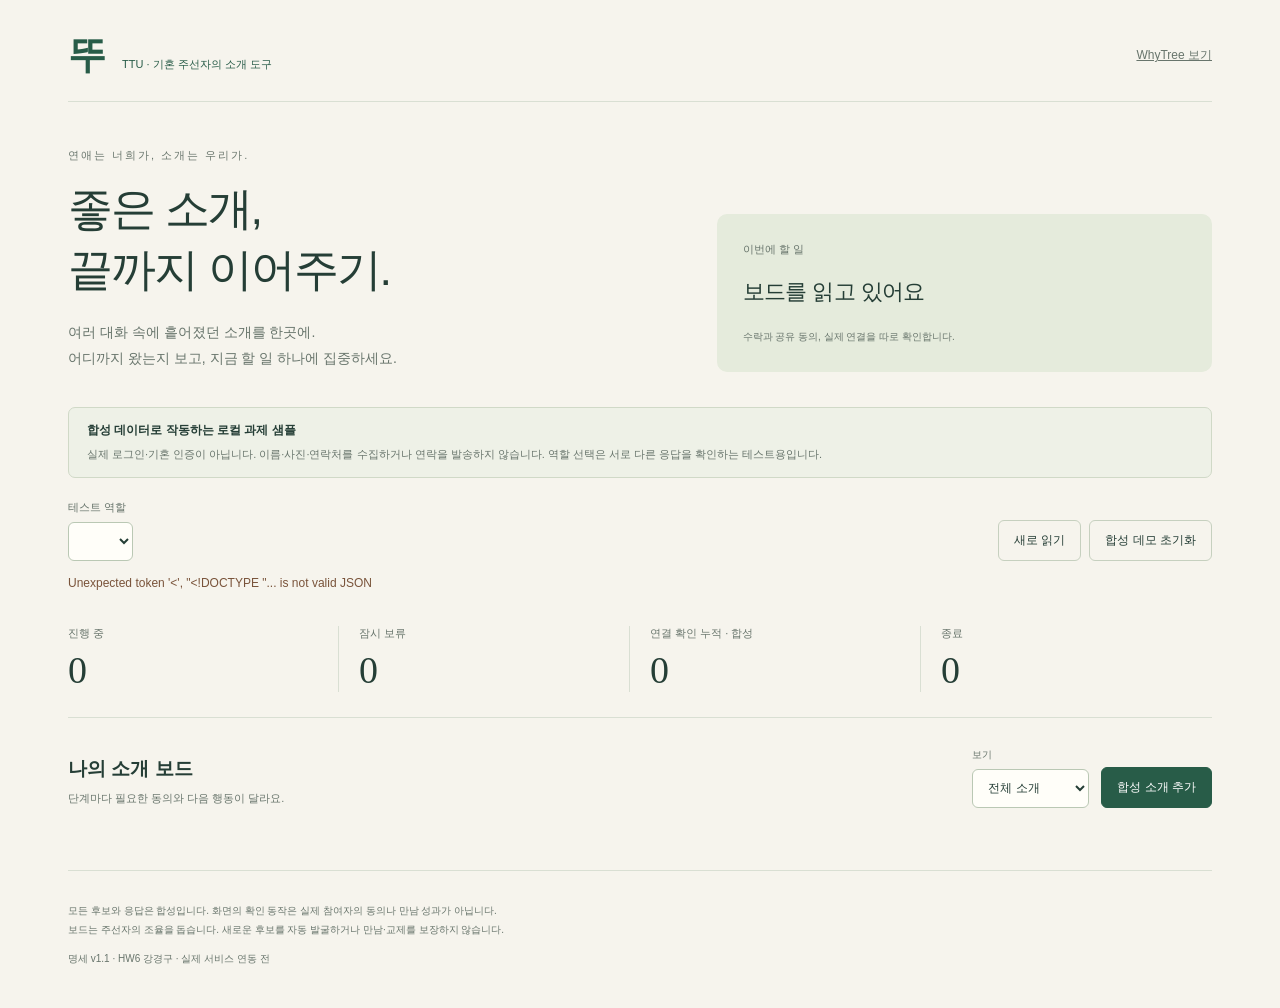
==== prototypes/gyunggoo/index.html @ 4cb89fbe "Add TTU matchmaker introduction board HW6 sample" ====
<!doctype html><html lang="ko"><head><meta charset="utf-8"><meta name="viewport" content="width=device-width,initial-scale=1"><title>뚜 TTU · 소개 진행 보드</title><link rel="stylesheet" href="style.css"></head><body><main>
<header><a class="brand" href="/">뚜<span>TTU · 기혼 주선자의 소개 도구</span></a><a class="text-link" href="whytree-preview.html">WhyTree 보기</a></header>
<section class="hero"><div><p class="eyebrow">연애는 너희가, 소개는 우리가.</p><h1>좋은 소개,<br>끝까지 이어주기.</h1><p class="intro">여러 대화 속에 흩어졌던 소개를 한곳에.<br>어디까지 왔는지 보고, 지금 할 일 하나에 집중하세요.</p></div><div class="hero-note"><span>이번에 할 일</span><strong id="focus">보드를 읽고 있어요</strong><small>수락과 공유 동의, 실제 연결을 따로 확인합니다.</small></div></section>
<aside class="demo-note"><strong>합성 데이터로 작동하는 로컬 과제 샘플</strong><p>실제 로그인·기혼 인증이 아닙니다. 이름·사진·연락처를 수집하거나 연락을 발송하지 않습니다. 역할 선택은 서로 다른 응답을 확인하는 테스트용입니다.</p></aside>
<div class="tools"><label for="actor">테스트 역할<select id="actor" aria-label="테스트 역할"></select></label><div><button id="refresh" class="quiet">새로 읽기</button><button id="reset" class="quiet">합성 데모 초기화</button></div></div>
<p id="message" role="status" aria-live="polite"></p>
<section class="stats" aria-label="내 소개 현황"><div><span>진행 중</span><strong id="active">0</strong></div><div><span>잠시 보류</span><strong id="held">0</strong></div><div><span>연결 확인 누적 · 합성</span><strong id="introduced">0</strong></div><div><span>종료</span><strong id="closed">0</strong></div></section>
<section class="board-head"><div><h2>나의 소개 보드</h2><p>단계마다 필요한 동의와 다음 행동이 달라요.</p></div><div class="board-controls"><label class="filter-label" for="filter">보기<select id="filter"><option value="all">전체 소개</option><option value="active">진행 중</option><option value="held">보류</option><option value="ended">완료·종료</option></select></label><button id="new">합성 소개 추가</button></div></section>
<div id="empty" hidden>이 역할이 참여한 소개가 없습니다.<br><small>다른 사람의 소개 목록은 표시하지 않습니다.</small></div><section id="board" class="board" aria-label="소개 건 목록"></section>
<footer><p>모든 후보와 응답은 합성입니다. 화면의 확인 동작은 실제 참여자의 동의나 만남 성과가 아닙니다.<br>보드는 주선자의 조율을 돕습니다. 새로운 후보를 자동 발굴하거나 만남·교제를 보장하지 않습니다.</p><p>명세 v1.1 · HW6 강경구 · 실제 서비스 연동 전</p></footer>
</main>
<dialog id="detail"><div class="dialog-head"><h2 id="detail-title">소개 상세</h2><button id="close-detail" class="quiet" aria-label="소개 상세 닫기">닫기</button></div><div id="detail-body"></div></dialog>
<dialog id="create"><div class="dialog-head"><h2>합성 소개 추가</h2><button id="close-create" class="quiet">취소</button></div><p>협력과 요약 공유가 승인된 합성 후보만 사용합니다.<br>실제 친구 정보를 입력하거나 초대하지 않습니다.</p><label for="pair">후보 쌍<select id="pair"></select></label><p id="create-message" role="status"></p><button id="create-submit">이 쌍으로 소개 건 만들기</button></dialog>
<script type="module" src="app.mjs"></script></body></html>
---- prototypes/gyunggoo/style.css ----
:root{font-family:'Malgun Gothic','Apple SD Gothic Neo',sans-serif;background:#f6f4ed;color:#253e36;--ink:#253e36;--green:#285c48;--muted:#68756c;--line:#d9dfd3;--paper:#fffef9}*{box-sizing:border-box}body{margin:0}main{max-width:1240px;margin:auto;padding:30px 48px}header{display:flex;justify-content:space-between;align-items:center;padding-bottom:20px;border-bottom:1px solid var(--line)}.brand{color:var(--green);font-size:38px;text-decoration:none;font-weight:700;letter-spacing:-2px}.brand span{font-size:11px;letter-spacing:0;margin-left:18px;font-weight:400}.text-link{font-size:12px;color:var(--muted)}.hero{display:grid;grid-template-columns:1.2fr 1fr;gap:54px;padding:46px 0 35px;align-items:end}.eyebrow{color:var(--muted);font-size:11px;letter-spacing:2px;margin:0 0 16px}h1{font-weight:500;font-size:45px;line-height:1.35;letter-spacing:-2px;margin:0 0 18px}.intro{font-size:14px;line-height:1.9;color:var(--muted);margin:0}.hero-note{padding:26px;background:#e5ebdc;border-radius:10px;line-height:1.8}.hero-note span{display:block;font-size:11px;color:var(--muted);margin-bottom:12px}.hero-note strong{display:block;font-size:22px;font-weight:500;letter-spacing:-.6px}.hero-note small{display:block;color:var(--muted);font-size:10px;margin-top:16px}.demo-note{border:1px solid #d0d9c7;padding:14px 18px;border-radius:7px;font-size:11px;background:#eef1e7}.demo-note strong{font-size:12px}.demo-note p{margin:6px 0 0;line-height:1.7;color:var(--muted)}.tools{display:flex;justify-content:space-between;align-items:end;margin-top:22px;gap:15px}.tools>div{display:flex;gap:8px}label{display:block;font-size:11px;color:var(--muted)}select{font:inherit;font-size:12px;color:var(--ink);min-height:39px;padding:8px 32px 8px 11px;border:1px solid #bac8b4;border-radius:6px;background:var(--paper);display:block;margin-top:7px;max-width:100%}button{font:inherit;font-size:12px;padding:11px 15px;border-radius:6px;border:1px solid var(--green);background:var(--green);color:#fff;cursor:pointer;min-height:38px}button:hover{filter:brightness(1.1)}button:disabled{opacity:.5;cursor:wait}.quiet{background:transparent;color:var(--ink);border-color:#c6d0bf}.danger{background:#fff5ee;color:#87513e;border-color:#dcc6b9}button:focus-visible,a:focus-visible,select:focus-visible{outline:3px solid #a4bd96;outline-offset:3px}#message{min-height:20px;font-size:12px;line-height:1.7;color:#79533a;margin:12px 0}.stats{display:grid;grid-template-columns:repeat(4,1fr);padding:20px 0 25px;border-bottom:1px solid var(--line);gap:20px}.stats div{border-right:1px solid var(--line);padding-right:10px}.stats div:last-child{border:0}.stats span{display:block;color:var(--muted);font-size:11px}.stats strong{font-family:Georgia,serif;font-size:38px;font-weight:400;display:block;margin-top:7px}.board-head{display:flex;justify-content:space-between;align-items:end;gap:20px;padding:30px 0 22px}h2{font-size:19px;font-weight:600;margin:0}.board-head p{font-size:11px;color:var(--muted);line-height:1.7;margin:7px 0 0}.board-controls{display:flex;gap:12px;align-items:end}.filter-label{font-size:10px}.board{display:grid;grid-template-columns:repeat(3,minmax(0,1fr));gap:19px}.lane h3{font-size:12px;color:var(--muted);font-weight:500;margin:0 0 15px;border-bottom:2px solid #d1dcc8;padding-bottom:12px}.case{background:var(--paper);border:1px solid var(--line);border-radius:9px;padding:20px;margin-bottom:15px;min-height:215px}.case-id{font-size:10px;color:var(--muted);letter-spacing:1px}.case h4{font-size:17px;font-weight:500;margin:9px 0 15px}.pill{font-size:10px;padding:5px 8px;background:#e6eddf;display:inline-block;border-radius:4px}.pill.held,.pill.closed{background:#eee5d9;color:#775c43}.case .next{font-size:12px;line-height:1.8;margin:14px 0 18px;min-height:42px}.case .mini{font-size:10px;line-height:1.7;color:var(--muted)}.case button{width:100%;margin-top:10px;background:transparent;color:var(--green);border-color:#bacab2}.lane-empty{font-size:11px;color:#8b968a;text-align:center;padding:32px 8px;border:1px dashed var(--line);border-radius:8px}#empty{padding:45px 12px;text-align:center;background:#ecefe5;line-height:2;font-size:14px;border-radius:8px;margin-bottom:20px}#empty small{font-size:11px;color:var(--muted)}footer{font-size:10px;line-height:1.9;color:var(--muted);margin-top:40px;padding-top:20px;border-top:1px solid var(--line)}dialog{width:min(530px,calc(100% - 28px));max-height:88vh;border:1px solid #cad6c1;border-radius:13px;padding:27px;background:var(--paper);color:var(--ink);box-shadow:0 20px 60px #152c2633}dialog::backdrop{background:#172e2844}.dialog-head{display:flex;justify-content:space-between;align-items:center;gap:15px;margin-bottom:20px}.dialog-head h2{font-size:18px}dialog p{font-size:12px;line-height:1.8}dialog select{width:100%}.check-list{padding:0;list-style:none;margin:20px 0}.check-list li{font-size:12px;padding:10px 0;border-bottom:1px solid var(--line);display:flex;justify-content:space-between}.check-list b{font-size:11px;color:var(--green)}.detail-actions{display:flex;flex-wrap:wrap;gap:9px;margin-top:20px}.detail-actions label{width:100%}.detail-status{background:#e8eddf;padding:15px;border-radius:7px}.detail-status strong{display:block;font-size:17px;font-weight:500}.detail-status p{margin-bottom:0;color:var(--muted)}.history{margin-top:24px;color:var(--muted);font-size:11px;line-height:1.9;padding-left:18px}.test-note{font-size:10px!important;color:var(--muted)}#create-submit{margin-top:15px;width:100%}@media(max-width:820px){main{padding:22px}.brand span{display:none}.hero{grid-template-columns:1fr;gap:25px;padding-top:32px}h1{font-size:37px}.hero-note strong{font-size:19px}.board{grid-template-columns:1fr}.stats{gap:10px}.stats span{font-size:9px}.stats strong{font-size:30px}.tools{align-items:start;flex-direction:column}.board-head{align-items:start;flex-direction:column}.board-controls{width:100%;justify-content:space-between}.case{min-height:0}.lane-empty{padding:20px}.hero-note{padding:20px}}
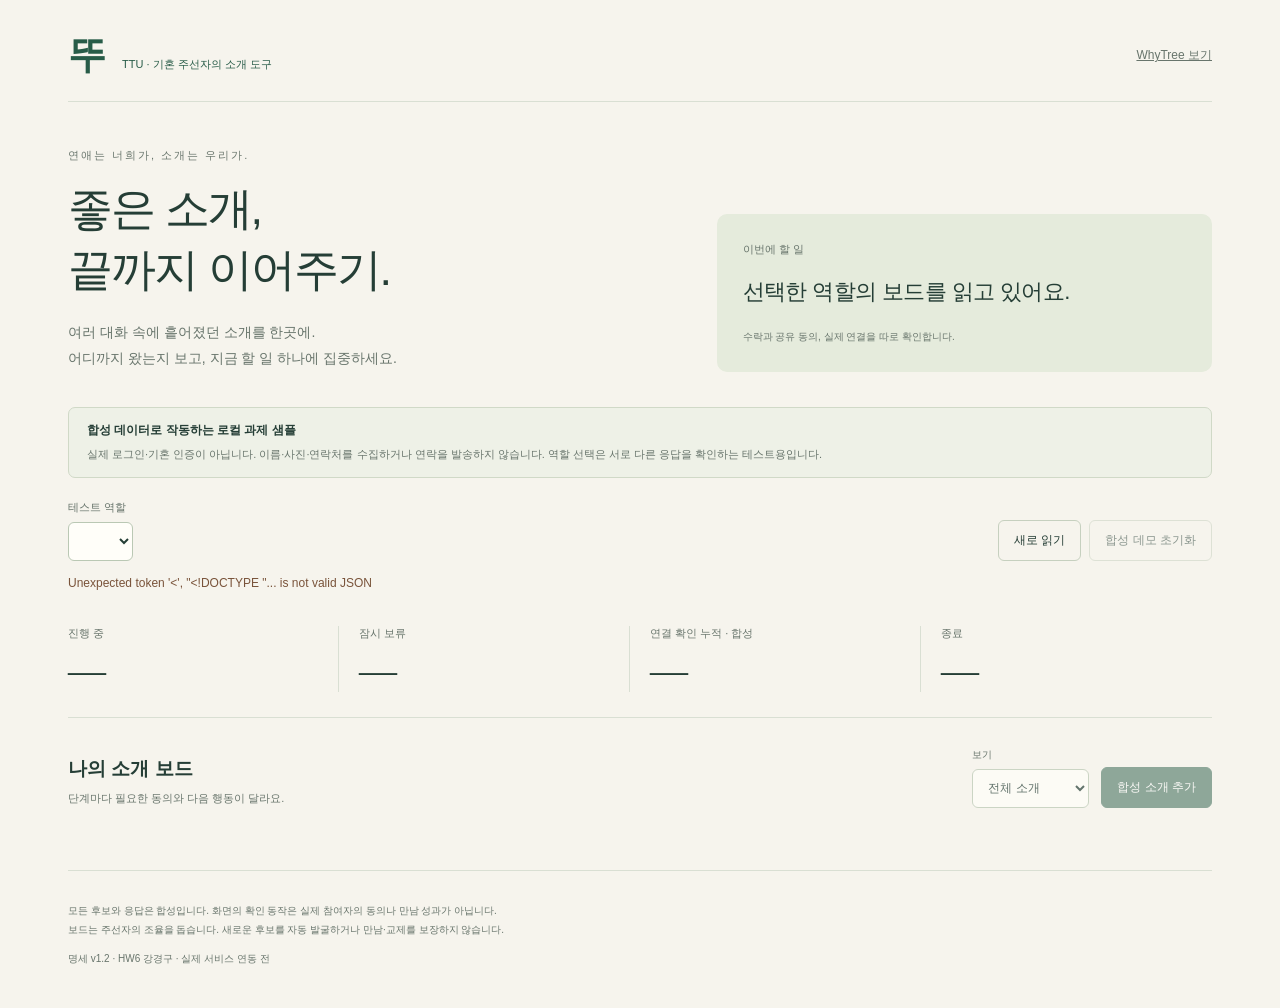
==== commit b47bcb0b: "Fix TTU board races and validate saved state after review" ====
--- a/prototypes/gyunggoo/index.html
+++ b/prototypes/gyunggoo/index.html
@@ -7,7 +7,7 @@
 <section class="stats" aria-label="내 소개 현황"><div><span>진행 중</span><strong id="active">0</strong></div><div><span>잠시 보류</span><strong id="held">0</strong></div><div><span>연결 확인 누적 · 합성</span><strong id="introduced">0</strong></div><div><span>종료</span><strong id="closed">0</strong></div></section>
 <section class="board-head"><div><h2>나의 소개 보드</h2><p>단계마다 필요한 동의와 다음 행동이 달라요.</p></div><div class="board-controls"><label class="filter-label" for="filter">보기<select id="filter"><option value="all">전체 소개</option><option value="active">진행 중</option><option value="held">보류</option><option value="ended">완료·종료</option></select></label><button id="new">합성 소개 추가</button></div></section>
 <div id="empty" hidden>이 역할이 참여한 소개가 없습니다.<br><small>다른 사람의 소개 목록은 표시하지 않습니다.</small></div><section id="board" class="board" aria-label="소개 건 목록"></section>
-<footer><p>모든 후보와 응답은 합성입니다. 화면의 확인 동작은 실제 참여자의 동의나 만남 성과가 아닙니다.<br>보드는 주선자의 조율을 돕습니다. 새로운 후보를 자동 발굴하거나 만남·교제를 보장하지 않습니다.</p><p>명세 v1.1 · HW6 강경구 · 실제 서비스 연동 전</p></footer>
+<footer><p>모든 후보와 응답은 합성입니다. 화면의 확인 동작은 실제 참여자의 동의나 만남 성과가 아닙니다.<br>보드는 주선자의 조율을 돕습니다. 새로운 후보를 자동 발굴하거나 만남·교제를 보장하지 않습니다.</p><p>명세 v1.2 · HW6 강경구 · 실제 서비스 연동 전</p></footer>
 </main>
 <dialog id="detail"><div class="dialog-head"><h2 id="detail-title">소개 상세</h2><button id="close-detail" class="quiet" aria-label="소개 상세 닫기">닫기</button></div><div id="detail-body"></div></dialog>
 <dialog id="create"><div class="dialog-head"><h2>합성 소개 추가</h2><button id="close-create" class="quiet">취소</button></div><p>협력과 요약 공유가 승인된 합성 후보만 사용합니다.<br>실제 친구 정보를 입력하거나 초대하지 않습니다.</p><label for="pair">후보 쌍<select id="pair"></select></label><p id="create-message" role="status"></p><button id="create-submit">이 쌍으로 소개 건 만들기</button></dialog>
